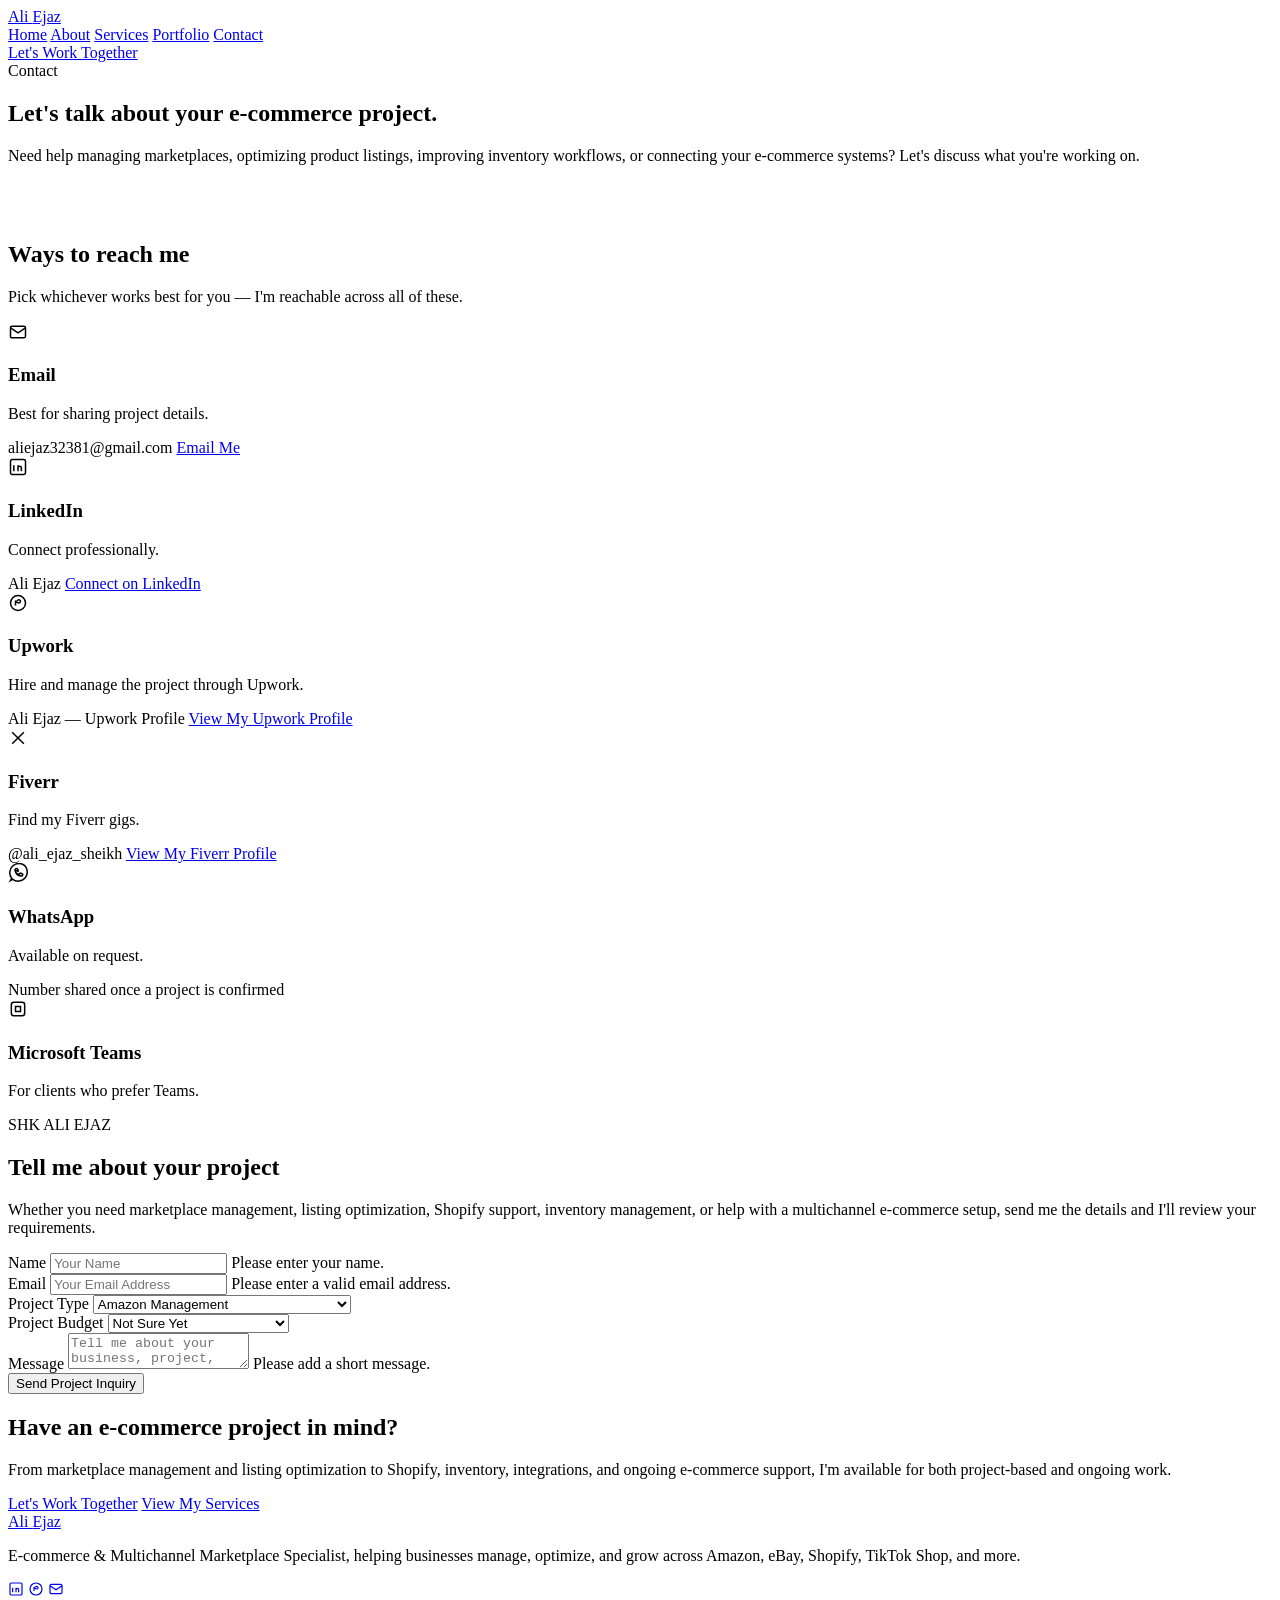
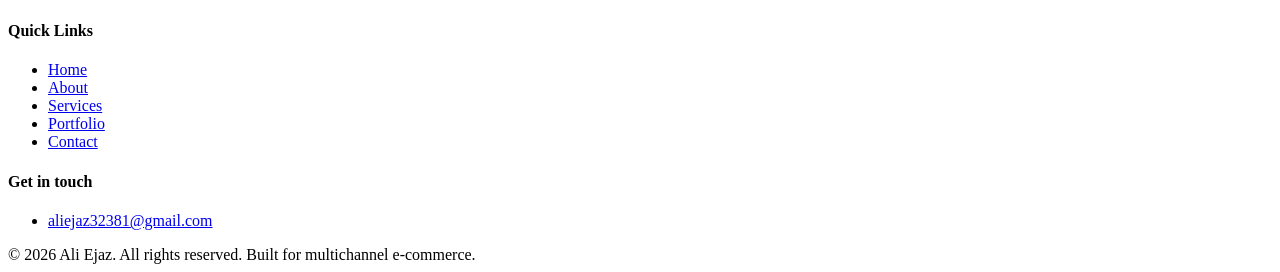
==== contact.html @ 10acef23 "Add files via upload" ====
<!DOCTYPE html>
<html lang="en">
<head>
<meta charset="UTF-8">
<meta name="viewport" content="width=device-width, initial-scale=1">
<title>Contact — Ali Ejaz</title>
<meta name="description" content="Get in touch with Ali Ejaz about Amazon, eBay, Shopify, marketplace management, inventory, and e-commerce integrations.">
<link rel="stylesheet" href="css/style.css">
<link rel="stylesheet" href="css/contact.css">
</head>
<body>

<div class="bg-glow"><span class="g1"></span><span class="g2"></span><span class="g3"></span></div>

<header class="nav">
  <div class="wrap">
    <a href="index.html" class="brand">Ali <span>Ejaz</span></a>
    <nav class="nav-links">
      <a href="index.html">Home</a>
      <a href="about.html">About</a>
      <a href="services.html">Services</a>
      <a href="portfolio.html">Portfolio</a>
      <a href="contact.html" class="active">Contact</a>
    </nav>
    <a href="https://www.upwork.com/freelancers/~01ef8930bdfa332eaa?referrer_url_path=%2Fnx%2Fsearch%2Ftalent%2Fdetails%2F~01ef8930bdfa332eaa%2Fprofile" class="nav-cta" target="_blank" rel="noopener">Let's Work Together</a>
  </div>
</header>

<main>

  <!-- ===================== HERO ===================== -->
  <section class="contact-hero">
    <div class="wrap">
      <div class="eyebrow reveal">Contact</div>
      <h1 class="reveal">Let's talk about your e-commerce project.</h1>
      <p class="reveal">Need help managing marketplaces, optimizing product listings, improving inventory workflows, or connecting your e-commerce systems? Let's discuss what you're working on.</p>
    </div>
  </section>

  <!-- ===================== CONTACT METHODS ===================== -->
  <section style="padding-top:40px;">
    <div class="wrap">
      <div class="section-head reveal">
        <h2>Ways to reach me</h2>
        <p>Pick whichever works best for you — I'm reachable across all of these.</p>
      </div>
      <div class="methods-grid reveal-stagger">

        <div class="method-card">
          <div class="method-icon"><svg width="20" height="20" viewBox="0 0 24 24" fill="none" stroke="currentColor" stroke-width="1.8"><rect x="3" y="5" width="18" height="14" rx="2"/><path d="M3 7l9 6 9-6"/></svg></div>
          <h3>Email</h3>
          <p class="method-sub">Best for sharing project details.</p>
          <span class="method-handle">aliejaz32381@gmail.com</span>
          <a class="btn btn-secondary" href="mailto:aliejaz32381@gmail.com">Email Me</a>
        </div>

        <div class="method-card">
          <div class="method-icon"><svg width="20" height="20" viewBox="0 0 24 24" fill="none" stroke="currentColor" stroke-width="1.8"><rect x="3" y="3" width="18" height="18" rx="2"/><path d="M7 10v7M7 7v.01M12 17v-4a2 2 0 012-2v0a2 2 0 012 2v4M12 17v-7"/></svg></div>
          <h3>LinkedIn</h3>
          <p class="method-sub">Connect professionally.</p>
          <span class="method-handle">Ali Ejaz</span>
          <a class="btn btn-secondary" href="https://www.linkedin.com/in/ali-ejaz-67152a319/" target="_blank" rel="noopener">Connect on LinkedIn</a>
        </div>

        <div class="method-card">
          <div class="method-icon"><svg width="20" height="20" viewBox="0 0 24 24" fill="none" stroke="currentColor" stroke-width="1.8"><circle cx="12" cy="12" r="9"/><path d="M9 15V9M9 9c1 2 2.5 3 4 3s2-1 2-2-1-2-2-2-1.5.5-2 1.5"/></svg></div>
          <h3>Upwork</h3>
          <p class="method-sub">Hire and manage the project through Upwork.</p>
          <span class="method-handle">Ali Ejaz — Upwork Profile</span>
          <a class="btn btn-secondary" href="https://www.upwork.com/freelancers/~01ef8930bdfa332eaa?referrer_url_path=%2Fnx%2Fsearch%2Ftalent%2Fdetails%2F~01ef8930bdfa332eaa%2Fprofile" target="_blank" rel="noopener">View My Upwork Profile</a>
        </div>

        <div class="method-card">
          <div class="method-icon"><svg width="20" height="20" viewBox="0 0 24 24" fill="none" stroke="currentColor" stroke-width="1.8"><path d="M5 5l14 14M5 19L19 5"/></svg></div>
          <h3>Fiverr</h3>
          <p class="method-sub">Find my Fiverr gigs.</p>
          <span class="method-handle">@ali_ejaz_sheikh</span>
          <a class="btn btn-secondary" href="#" data-fiverr-placeholder>View My Fiverr Profile</a>
        </div>

        <div class="method-card">
          <div class="method-icon"><svg width="20" height="20" viewBox="0 0 24 24" fill="none" stroke="currentColor" stroke-width="1.8"><path d="M20.5 3.5a11 11 0 00-16 15L3 21l2.6-1.4a11 11 0 0014.9-16z"/><path d="M8.5 8.5c.3 2.5 2.5 4.7 5 5l1-1.2c.3-.3.7-.4 1-.2l1.8 1c.3.2.5.6.4 1-.2 1-1.1 1.7-2.1 1.6-3.6-.4-6.5-3.3-6.9-6.9-.1-1 .6-1.9 1.6-2.1.4-.1.8.1 1 .4l1 1.8c.2.3.1.7-.2 1z"/></svg></div>
          <h3>WhatsApp</h3>
          <p class="method-sub">Available on request.</p>
          <span class="method-handle">Number shared once a project is confirmed</span>
        </div>

        <div class="method-card">
          <div class="method-icon"><svg width="20" height="20" viewBox="0 0 24 24" fill="none" stroke="currentColor" stroke-width="1.8"><rect x="4" y="4" width="16" height="16" rx="3"/><path d="M9 9h6v6H9z"/></svg></div>
          <h3>Microsoft Teams</h3>
          <p class="method-sub">For clients who prefer Teams.</p>
          <span class="method-handle">SHK ALI EJAZ</span>
        </div>

      </div>
    </div>
  </section>

  <!-- ===================== PROJECT INQUIRY FORM ===================== -->
  <section class="form-section">
    <div class="wrap">

      <div class="form-intro reveal">
        <h2>Tell me about your project</h2>
        <p>Whether you need marketplace management, listing optimization, Shopify support, inventory management, or help with a multichannel e-commerce setup, send me the details and I'll review your requirements.</p>
      </div>

      <form class="contact-form reveal" id="project-form" novalidate>

        <div class="form-row">
          <label for="field-name">Name</label>
          <input type="text" id="field-name" name="name" placeholder="Your Name" required>
          <span class="field-error">Please enter your name.</span>
        </div>

        <div class="form-row">
          <label for="field-email">Email</label>
          <input type="email" id="field-email" name="email" placeholder="Your Email Address" required>
          <span class="field-error">Please enter a valid email address.</span>
        </div>

        <div class="form-row">
          <label for="field-type">Project Type</label>
          <select id="field-type" name="project_type">
            <option>Amazon Management</option>
            <option>eBay Management</option>
            <option>Shopify Management</option>
            <option>Product Listing Optimization</option>
            <option>Multichannel Marketplace Management</option>
            <option>Inventory Management</option>
            <option>Marketplace Integration</option>
            <option>Sellercloud / Inventory Platform Support</option>
            <option>TikTok Shop Management</option>
            <option>Google Merchant Management</option>
            <option>E-commerce Customer Service</option>
            <option>Canva / E-commerce Creative Support</option>
            <option>Other</option>
          </select>
        </div>

        <div class="form-row">
          <label for="field-budget">Project Budget</label>
          <select id="field-budget" name="budget">
            <option>Not Sure Yet</option>
            <option>Under $500</option>
            <option>$500 – $1,000</option>
            <option>$1,000 – $2,500</option>
            <option>$2,500+</option>
            <option>Ongoing / Monthly Support</option>
          </select>
        </div>

        <div class="form-row">
          <label for="field-message">Message</label>
          <textarea id="field-message" name="message" placeholder="Tell me about your business, project, current challenges, and what you need help with..." required></textarea>
          <span class="field-error">Please add a short message.</span>
        </div>

        <button type="submit" class="btn btn-primary form-submit">Send Project Inquiry</button>

        <div class="form-status" role="status" aria-live="polite"></div>
      </form>

    </div>
  </section>

  <!-- ===================== CLOSING CTA ===================== -->
  <section id="contact-cta">
    <div class="wrap">
      <div class="closing-cta reveal">
        <h2>Have an e-commerce project in mind?</h2>
        <p>From marketplace management and listing optimization to Shopify, inventory, integrations, and ongoing e-commerce support, I'm available for both project-based and ongoing work.</p>
        <div class="closing-actions">
          <a href="https://www.upwork.com/freelancers/~01ef8930bdfa332eaa?referrer_url_path=%2Fnx%2Fsearch%2Ftalent%2Fdetails%2F~01ef8930bdfa332eaa%2Fprofile" class="btn btn-primary" target="_blank" rel="noopener">Let's Work Together</a>
          <a href="services.html" class="btn btn-secondary">View My Services</a>
        </div>
      </div>
    </div>
  </section>

</main>

<footer class="site-footer">
  <div class="wrap">
    <div class="footer-grid">
      <div>
        <a href="index.html" class="brand">Ali <span>Ejaz</span></a>
        <p class="footer-desc">E-commerce & Multichannel Marketplace Specialist, helping businesses manage, optimize, and grow across Amazon, eBay, Shopify, TikTok Shop, and more.</p>
        <div class="social-row">
          <a href="https://www.linkedin.com/in/ali-ejaz-67152a319/" target="_blank" rel="noopener" aria-label="LinkedIn"><svg width="16" height="16" viewBox="0 0 24 24" fill="none" stroke="currentColor" stroke-width="1.8"><rect x="3" y="3" width="18" height="18" rx="2"/><path d="M7 10v7M7 7v.01M12 17v-4a2 2 0 012-2v0a2 2 0 012 2v4M12 17v-7"/></svg></a>
          <a href="https://www.upwork.com/freelancers/~01ef8930bdfa332eaa?referrer_url_path=%2Fnx%2Fsearch%2Ftalent%2Fdetails%2F~01ef8930bdfa332eaa%2Fprofile" target="_blank" rel="noopener" aria-label="Upwork"><svg width="16" height="16" viewBox="0 0 24 24" fill="none" stroke="currentColor" stroke-width="1.8"><circle cx="12" cy="12" r="9"/><path d="M9 15V9M9 9c1 2 2.5 3 4 3s2-1 2-2-1-2-2-2-1.5.5-2 1.5"/></svg></a>
          <a href="mailto:aliejaz32381@gmail.com" aria-label="Email"><svg width="16" height="16" viewBox="0 0 24 24" fill="none" stroke="currentColor" stroke-width="1.8"><rect x="3" y="5" width="18" height="14" rx="2"/><path d="M3 7l9 6 9-6"/></svg></a>
        </div>
      </div>
      <div class="footer-col">
        <h4>Quick Links</h4>
        <ul>
          <li><a href="index.html">Home</a></li>
          <li><a href="about.html">About</a></li>
          <li><a href="services.html">Services</a></li>
          <li><a href="portfolio.html">Portfolio</a></li>
          <li><a href="contact.html">Contact</a></li>
        </ul>
      </div>
      <div class="footer-col">
        <h4>Get in touch</h4>
        <ul>
          <li><a href="mailto:aliejaz32381@gmail.com">aliejaz32381@gmail.com</a></li>
        </ul>
      </div>
    </div>
    <div class="footer-bottom">
      <span>© 2026 Ali Ejaz. All rights reserved.</span>
      <span>Built for multichannel e-commerce.</span>
    </div>
  </div>
</footer>

<script src="js/main.js"></script>
</body>
</html>
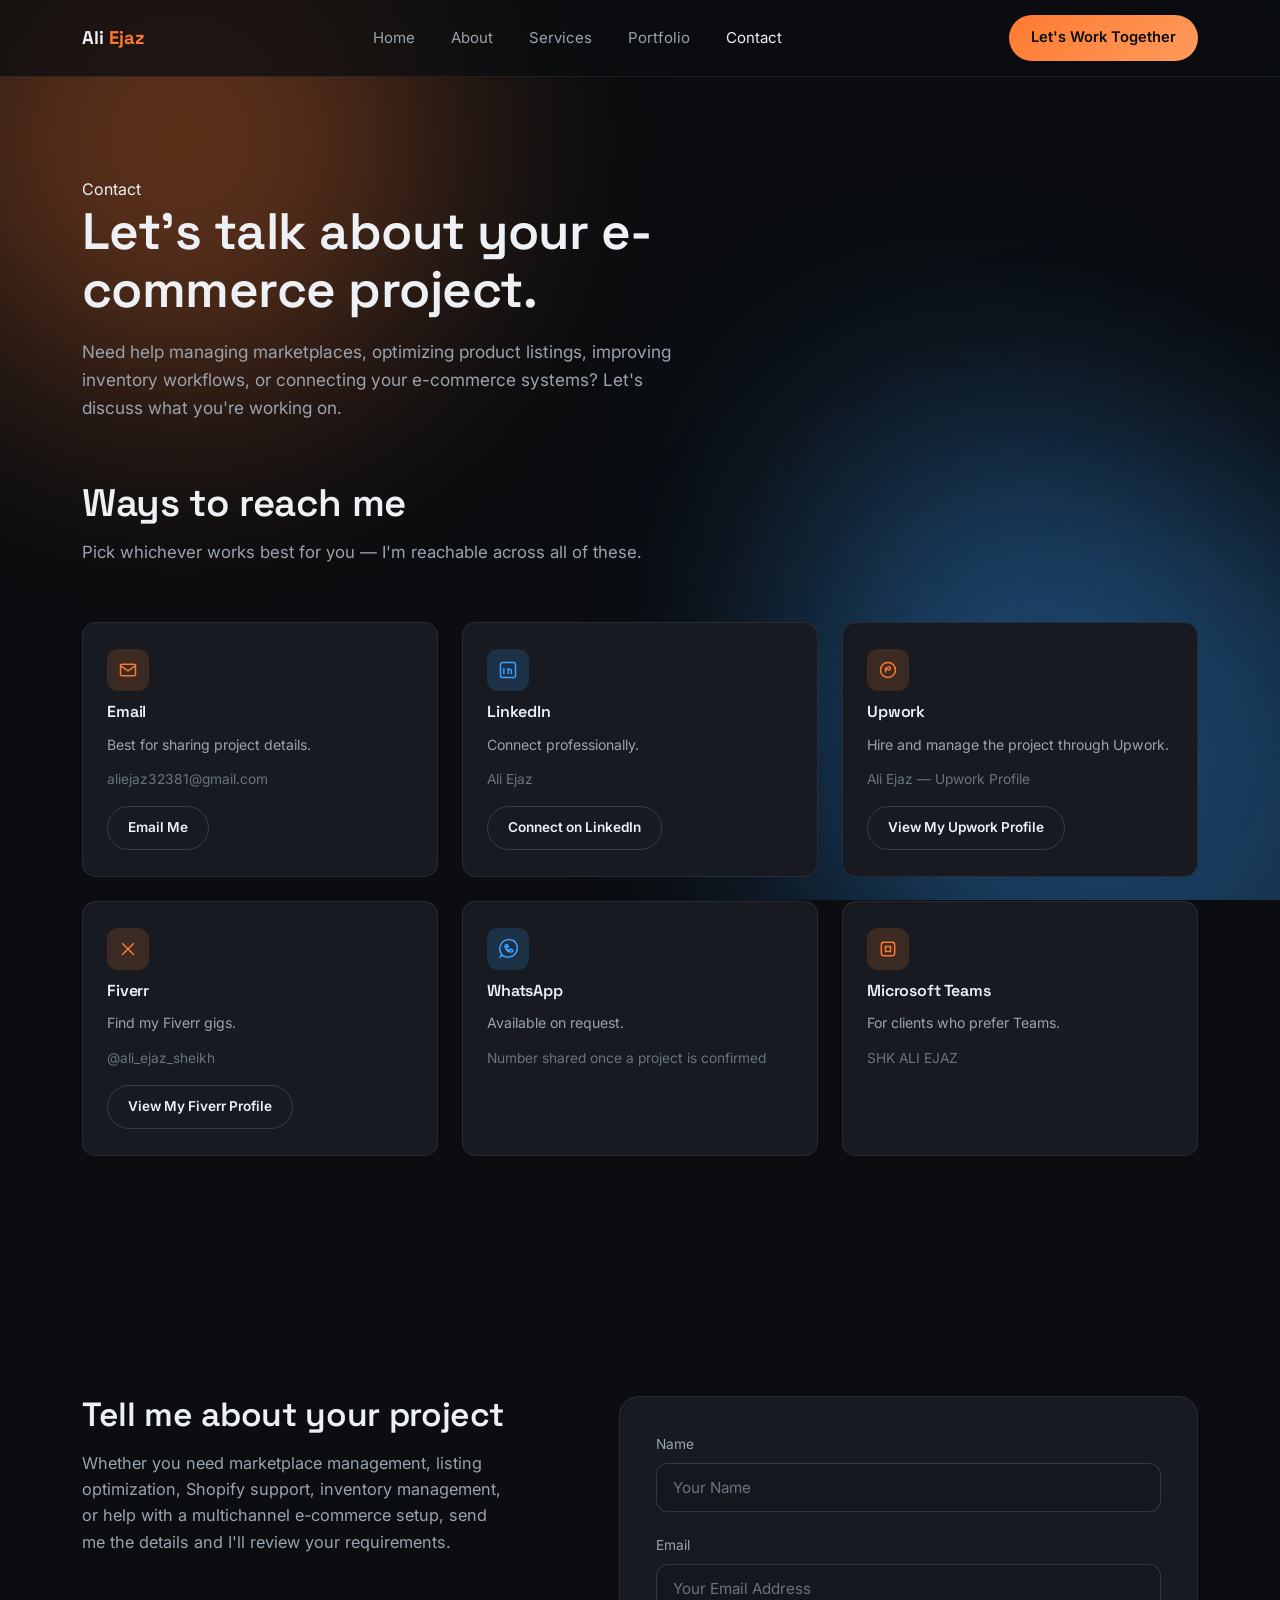
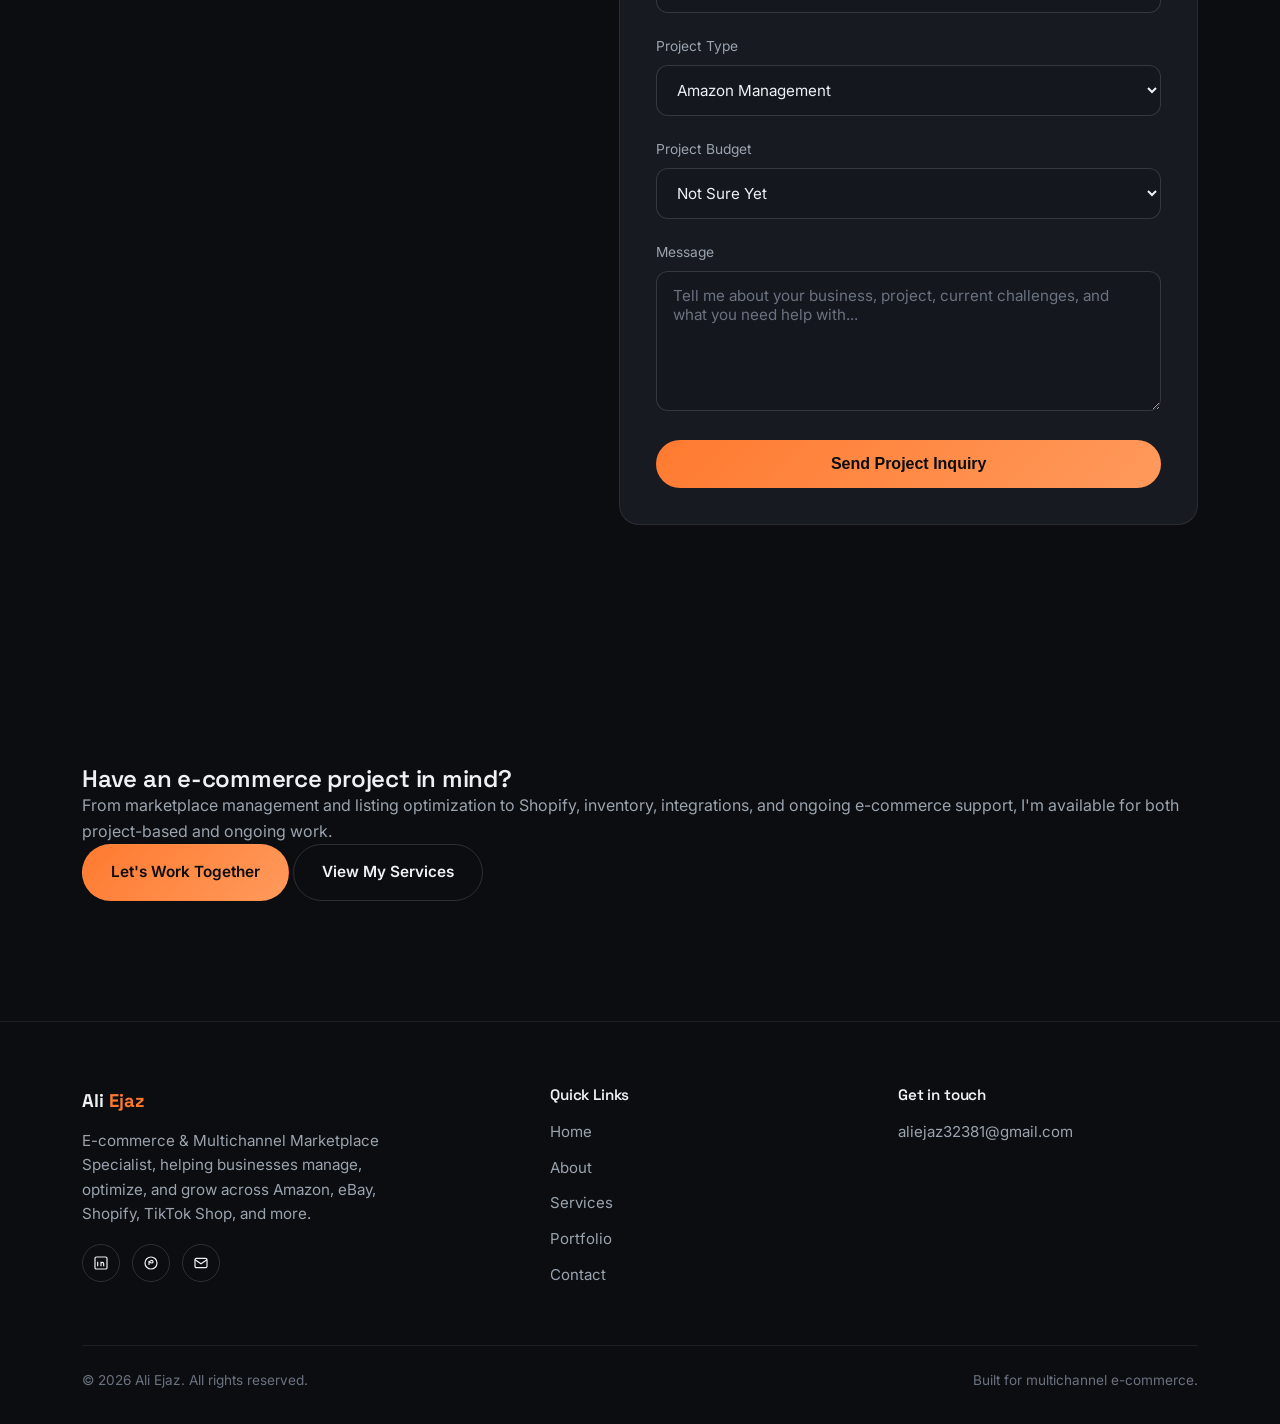
==== commit b34eb1fc: "Update contact.html" ====
--- a/contact.html
+++ b/contact.html
@@ -105,7 +105,10 @@
         <p>Whether you need marketplace management, listing optimization, Shopify support, inventory management, or help with a multichannel e-commerce setup, send me the details and I'll review your requirements.</p>
       </div>
 
-      <form class="contact-form reveal" id="project-form" novalidate>
+      <form class="contact-form reveal" id="project-form"
+      action="https://formspree.io/f/xeaopdbj"
+      method="POST"
+      novalidate>
 
         <div class="form-row">
           <label for="field-name">Name</label>
--- a/css/style.css
+++ b/css/style.css
@@ -0,0 +1,254 @@
+/* =========================================================
+   Ali Ejaz — E-commerce & Multichannel Marketplace Specialist
+   Site-wide design system. Reused by every page of the site.
+   ========================================================= */
+
+@import url('https://fonts.googleapis.com/css2?family=Space+Grotesk:wght@500;600;700&family=Inter:wght@400;500;600&display=swap');
+
+:root{
+  /* --- color tokens --- */
+  --bg:            #0b0d10;
+  --bg-elevated:   #14171d;
+  --bg-card:       #171b21;
+  --line:          rgba(255,255,255,.08);
+  --line-strong:   rgba(255,255,255,.14);
+  --text:          #edf0f4;
+  --text-dim:      #9aa3ae;
+  --text-faint:    #6b7280;
+  --orange:        #ff7a30;
+  --orange-soft:   rgba(255,122,48,.16);
+  --blue:          #3aa0ff;
+  --blue-soft:     rgba(58,160,255,.16);
+
+  /* --- type --- */
+  --font-head: 'Space Grotesk', sans-serif;
+  --font-body: 'Inter', sans-serif;
+
+  /* --- layout --- */
+  --maxw: 1180px;
+  --gap: 24px;
+  --radius: 14px;
+}
+
+*{ box-sizing:border-box; }
+html{ scroll-behavior:smooth; }
+body{
+  margin:0;
+  background:var(--bg);
+  color:var(--text);
+  font-family:var(--font-body);
+  font-size:16px;
+  line-height:1.6;
+  -webkit-font-smoothing:antialiased;
+  overflow-x:hidden;
+}
+
+h1,h2,h3,h4{
+  font-family:var(--font-head);
+  font-weight:600;
+  line-height:1.15;
+  margin:0;
+  letter-spacing:-.01em;
+}
+
+p{ margin:0; color:var(--text-dim); }
+a{ color:inherit; text-decoration:none; }
+img{ max-width:100%; display:block; }
+ul{ list-style:none; margin:0; padding:0; }
+
+.wrap{
+  max-width:var(--maxw);
+  margin:0 auto;
+  padding:0 32px;
+}
+
+section{ position:relative; padding:120px 0; }
+
+/* --- ambient background: slow drifting glow, no lines/scans --- */
+.bg-glow{
+  position:fixed;
+  inset:0;
+  z-index:0;
+  pointer-events:none;
+  overflow:hidden;
+}
+.bg-glow span{
+  position:absolute;
+  border-radius:50%;
+  filter:blur(120px);
+  opacity:.35;
+  will-change:transform;
+}
+.bg-glow .g1{
+  width:520px; height:520px;
+  background:var(--orange);
+  top:-120px; left:-80px;
+  animation:driftA 26s ease-in-out infinite;
+}
+.bg-glow .g2{
+  width:620px; height:620px;
+  background:var(--blue);
+  bottom:-200px; right:-140px;
+  animation:driftB 32s ease-in-out infinite;
+}
+.bg-glow .g3{
+  width:380px; height:380px;
+  background:var(--blue);
+  top:40%; left:60%;
+  opacity:.18;
+  animation:driftC 38s ease-in-out infinite;
+}
+@keyframes driftA{
+  0%,100%{ transform:translate(0,0) scale(1); }
+  50%{ transform:translate(60px,80px) scale(1.12); }
+}
+@keyframes driftB{
+  0%,100%{ transform:translate(0,0) scale(1); }
+  50%{ transform:translate(-70px,-50px) scale(1.08); }
+}
+@keyframes driftC{
+  0%,100%{ transform:translate(0,0) scale(1); opacity:.18; }
+  50%{ transform:translate(-40px,40px) scale(1.2); opacity:.28; }
+}
+
+main, header, footer{ position:relative; z-index:1; }
+
+/* --- nav --- */
+.nav{
+  position:sticky; top:0; z-index:40;
+  backdrop-filter:blur(14px);
+  background:rgba(11,13,16,.72);
+  border-bottom:1px solid var(--line);
+}
+.nav .wrap{
+  display:flex; align-items:center; justify-content:space-between;
+  height:76px;
+}
+.brand{
+  font-family:var(--font-head);
+  font-weight:700;
+  font-size:1.15rem;
+}
+.brand span{ color:var(--orange); }
+.nav-links{ display:flex; gap:36px; }
+.nav-links a{
+  font-size:.94rem;
+  color:var(--text-dim);
+  transition:color .25s ease;
+}
+.nav-links a:hover, .nav-links a.active{ color:var(--text); }
+.nav-cta{
+  padding:11px 22px;
+  border-radius:999px;
+  background:linear-gradient(135deg,var(--orange),#ff9a5c);
+  color:#0b0d10;
+  font-weight:600;
+  font-size:.92rem;
+}
+.nav-toggle{ display:none; }
+
+/* --- buttons --- */
+.btn{
+  display:inline-flex; align-items:center; gap:10px;
+  padding:15px 28px;
+  border-radius:999px;
+  font-weight:600;
+  font-size:.96rem;
+  cursor:pointer;
+  border:1px solid transparent;
+  transition:transform .25s ease, box-shadow .25s ease, border-color .25s ease, background .25s ease;
+}
+.btn-primary{
+  background:linear-gradient(135deg,var(--orange),#ff9a5c);
+  color:#0b0d10;
+}
+.btn-primary:hover{
+  transform:translateY(-2px);
+  box-shadow:0 10px 30px -8px rgba(255,122,48,.55);
+}
+.btn-secondary{
+  background:transparent;
+  border-color:var(--line-strong);
+  color:var(--text);
+}
+.btn-secondary:hover{
+  border-color:var(--blue);
+  color:var(--blue);
+  transform:translateY(-2px);
+}
+
+/* --- reveal-on-scroll --- */
+.reveal{
+  opacity:0;
+  transform:translateY(28px);
+  transition:opacity .8s cubic-bezier(.22,.61,.36,1), transform .8s cubic-bezier(.22,.61,.36,1);
+}
+.reveal.in{ opacity:1; transform:none; }
+.reveal-stagger.in > *{ opacity:1; transform:none; }
+.reveal-stagger > *{
+  opacity:0; transform:translateY(20px);
+  transition:opacity .7s ease, transform .7s ease;
+}
+.reveal-stagger > *:nth-child(1){ transition-delay:.05s; }
+.reveal-stagger > *:nth-child(2){ transition-delay:.15s; }
+.reveal-stagger > *:nth-child(3){ transition-delay:.25s; }
+.reveal-stagger > *:nth-child(4){ transition-delay:.35s; }
+.reveal-stagger > *:nth-child(5){ transition-delay:.45s; }
+.reveal-stagger > *:nth-child(6){ transition-delay:.55s; }
+.reveal-stagger > *:nth-child(7){ transition-delay:.65s; }
+.reveal-stagger > *:nth-child(8){ transition-delay:.75s; }
+
+@media (prefers-reduced-motion: reduce){
+  .reveal, .reveal-stagger > *{ opacity:1 !important; transform:none !important; transition:none !important; }
+  .bg-glow span{ animation:none !important; }
+  .marquee-track{ animation:none !important; }
+}
+
+/* --- section heading --- */
+.section-head{ max-width:640px; margin-bottom:56px; }
+.section-head h2{ font-size:clamp(1.7rem,3vw,2.4rem); }
+.section-head p{ margin-top:14px; font-size:1.05rem; }
+
+/* --- footer --- */
+.site-footer{
+  border-top:1px solid var(--line);
+  padding:64px 0 32px;
+}
+.footer-grid{
+  display:grid;
+  grid-template-columns:1.4fr 1fr 1fr;
+  gap:48px;
+}
+.footer-desc{ margin-top:14px; max-width:320px; font-size:.95rem; }
+.footer-col h4{ font-size:.95rem; margin-bottom:16px; color:var(--text); }
+.footer-col ul li{ margin-bottom:10px; }
+.footer-col a{ color:var(--text-dim); font-size:.94rem; transition:color .2s ease; }
+.footer-col a:hover{ color:var(--orange); }
+.social-row{ display:flex; gap:12px; margin-top:18px; }
+.social-row a{
+  width:38px; height:38px; border-radius:50%;
+  display:flex; align-items:center; justify-content:center;
+  border:1px solid var(--line-strong);
+  transition:border-color .2s ease, color .2s ease;
+}
+.social-row a:hover{ border-color:var(--blue); color:var(--blue); }
+.footer-bottom{
+  margin-top:48px; padding-top:24px;
+  border-top:1px solid var(--line);
+  font-size:.85rem; color:var(--text-faint);
+  display:flex; justify-content:space-between;
+}
+
+@media (max-width:860px){
+  .nav-links, .nav-cta{ display:none; }
+  .footer-grid{ grid-template-columns:1fr; }
+  section{ padding:80px 0; }
+}
+
+/* --- shared small chip used on services & portfolio cards --- */
+.tool-chip{
+  font-size:.76rem; color:var(--text-faint);
+  border:1px solid var(--line-strong);
+  padding:3px 10px; border-radius:999px;
+  display:inline-block;
+}
--- a/css/contact.css
+++ b/css/contact.css
@@ -0,0 +1,108 @@
+/* ============== CONTACT PAGE ============== */
+
+.contact-hero{ padding:100px 0 20px; }
+.contact-hero h1{ font-size:clamp(2.2rem,4.2vw,3.2rem); max-width:680px; }
+.contact-hero p{ margin-top:18px; font-size:1.08rem; max-width:600px; }
+
+/* --- contact method cards --- */
+.methods-grid{
+  display:grid; grid-template-columns:repeat(3,1fr); gap:var(--gap);
+}
+.method-card{
+  display:flex; flex-direction:column; gap:12px;
+  background:var(--bg-card);
+  border:1px solid var(--line);
+  border-radius:var(--radius);
+  padding:26px 24px;
+  transition:transform .3s ease, border-color .3s ease, box-shadow .3s ease;
+}
+.method-card:hover{
+  transform:translateY(-6px);
+  border-color:var(--line-strong);
+  box-shadow:0 20px 40px -22px rgba(58,160,255,.4);
+}
+.method-icon{
+  width:42px; height:42px; border-radius:11px;
+  display:flex; align-items:center; justify-content:center;
+  background:var(--orange-soft); color:var(--orange);
+}
+.method-card:nth-child(3n+2) .method-icon{ background:var(--blue-soft); color:var(--blue); }
+.method-card h3{ font-size:1rem; }
+.method-card .method-sub{ font-size:.88rem; color:var(--text-dim); }
+.method-card .method-handle{ font-size:.86rem; color:var(--text-faint); }
+.method-card .btn{ margin-top:4px; align-self:flex-start; padding:10px 20px; font-size:.85rem; }
+
+/* --- form section --- */
+.form-section .wrap{
+  display:grid; grid-template-columns:.9fr 1.1fr; gap:64px; align-items:start;
+}
+.form-intro h2{ font-size:clamp(1.6rem,3vw,2.1rem); }
+.form-intro p{ margin-top:16px; font-size:1.02rem; max-width:420px; }
+
+.contact-form{
+  background:var(--bg-card);
+  border:1px solid var(--line);
+  border-radius:20px;
+  padding:36px;
+}
+.form-row{ margin-bottom:22px; }
+.form-row label{
+  display:block; font-size:.86rem; color:var(--text-dim); margin-bottom:8px;
+}
+.form-row input,
+.form-row select,
+.form-row textarea{
+  width:100%;
+  background:var(--bg-elevated);
+  border:1px solid var(--line-strong);
+  border-radius:12px;
+  padding:14px 16px;
+  color:var(--text);
+  font-family:var(--font-body);
+  font-size:.95rem;
+  transition:border-color .25s ease, box-shadow .25s ease;
+}
+.form-row input::placeholder,
+.form-row textarea::placeholder{ color:var(--text-faint); }
+.form-row input:focus,
+.form-row select:focus,
+.form-row textarea:focus{
+  outline:none;
+  border-color:var(--blue);
+  box-shadow:0 0 0 4px var(--blue-soft);
+}
+.form-row textarea{ resize:vertical; min-height:140px; }
+.form-row select{ cursor:pointer; }
+.field-error{
+  display:none;
+  font-size:.8rem; color:var(--orange); margin-top:6px;
+}
+.form-row.invalid input,
+.form-row.invalid select,
+.form-row.invalid textarea{ border-color:var(--orange); }
+.form-row.invalid .field-error{ display:block; }
+
+.form-submit{ width:100%; justify-content:center; border:none; font-size:1rem; }
+.form-submit[disabled]{ opacity:.7; cursor:not-allowed; }
+
+.form-status{
+  margin-top:20px; padding:16px 18px; border-radius:12px;
+  font-size:.92rem; display:none;
+}
+.form-status.success{
+  display:block; color:var(--text);
+  background:var(--blue-soft); border:1px solid var(--blue);
+}
+.form-status.error{
+  display:block; color:var(--text);
+  background:var(--orange-soft); border:1px solid var(--orange);
+}
+
+@media (max-width:980px){
+  .methods-grid{ grid-template-columns:repeat(2,1fr); }
+  .form-section .wrap{ grid-template-columns:1fr; }
+}
+@media (max-width:640px){
+  .methods-grid{ grid-template-columns:1fr; }
+  .contact-form{ padding:26px 22px; }
+}
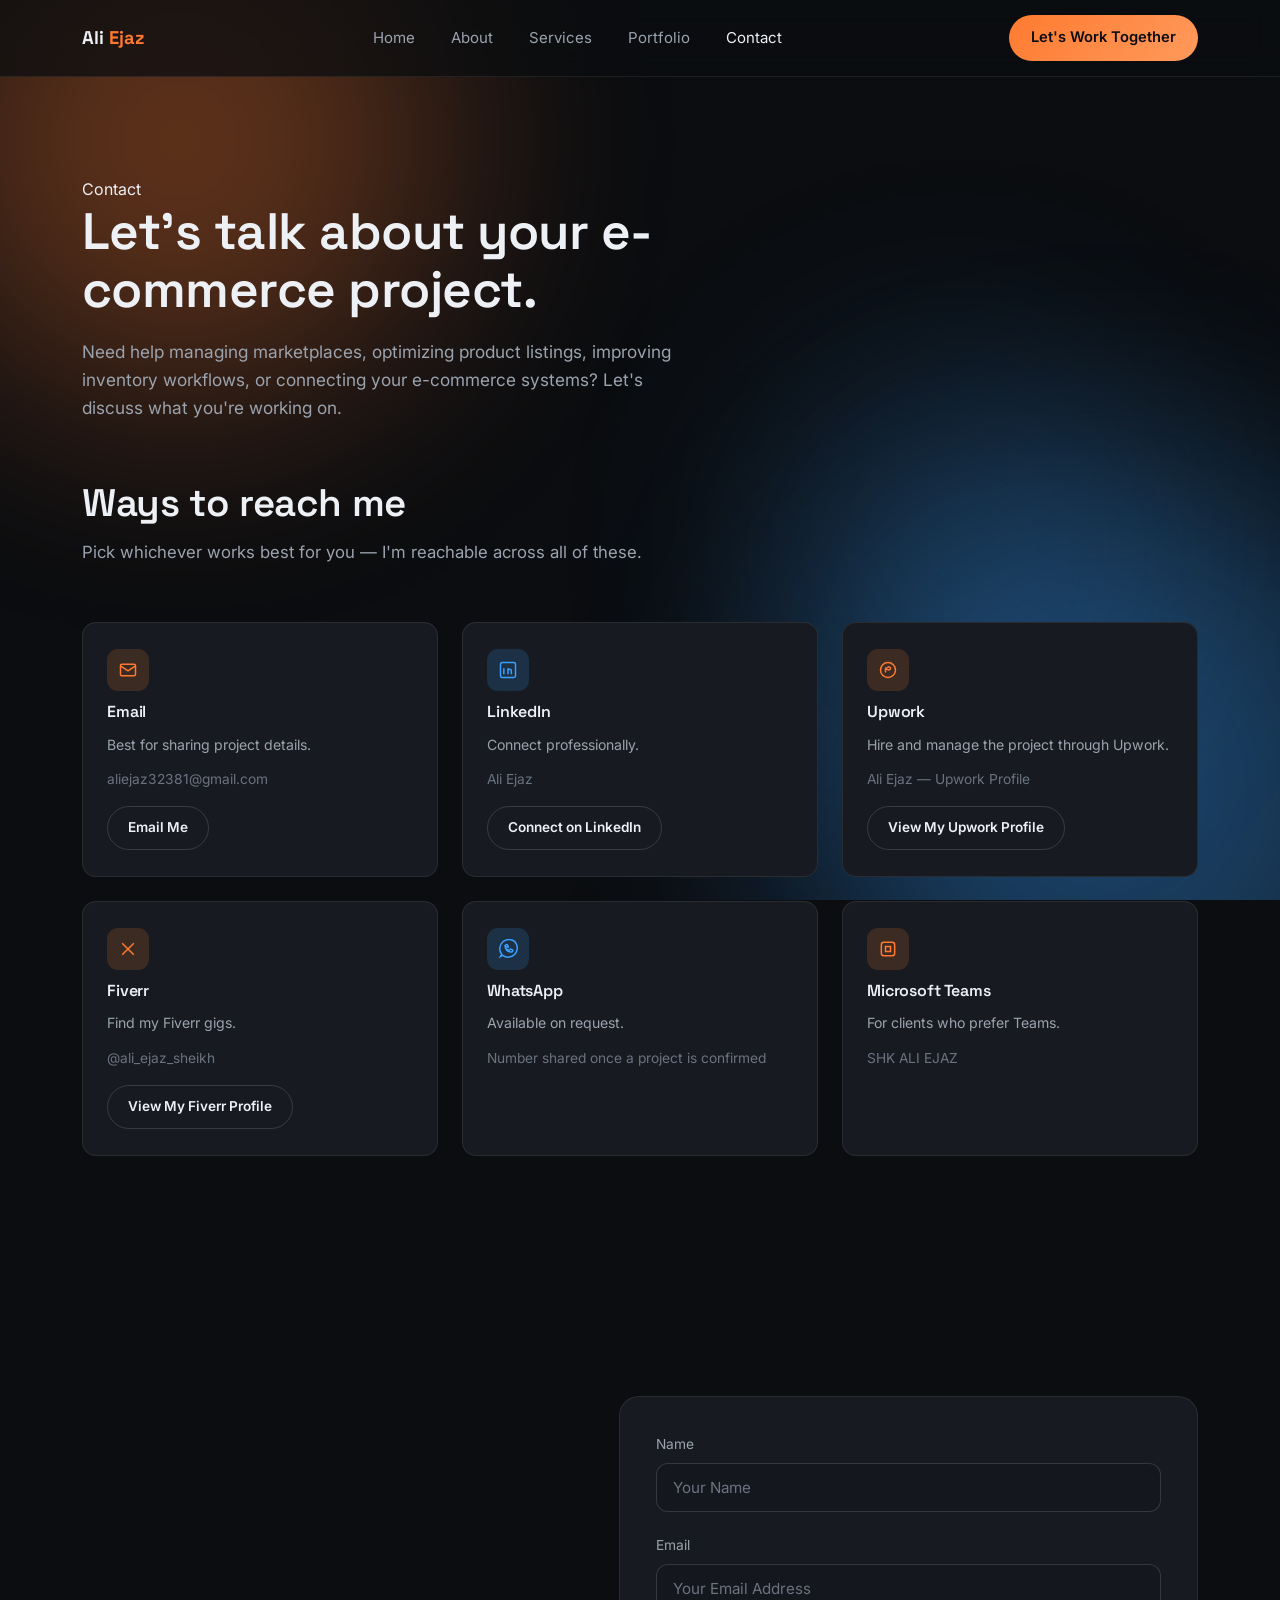
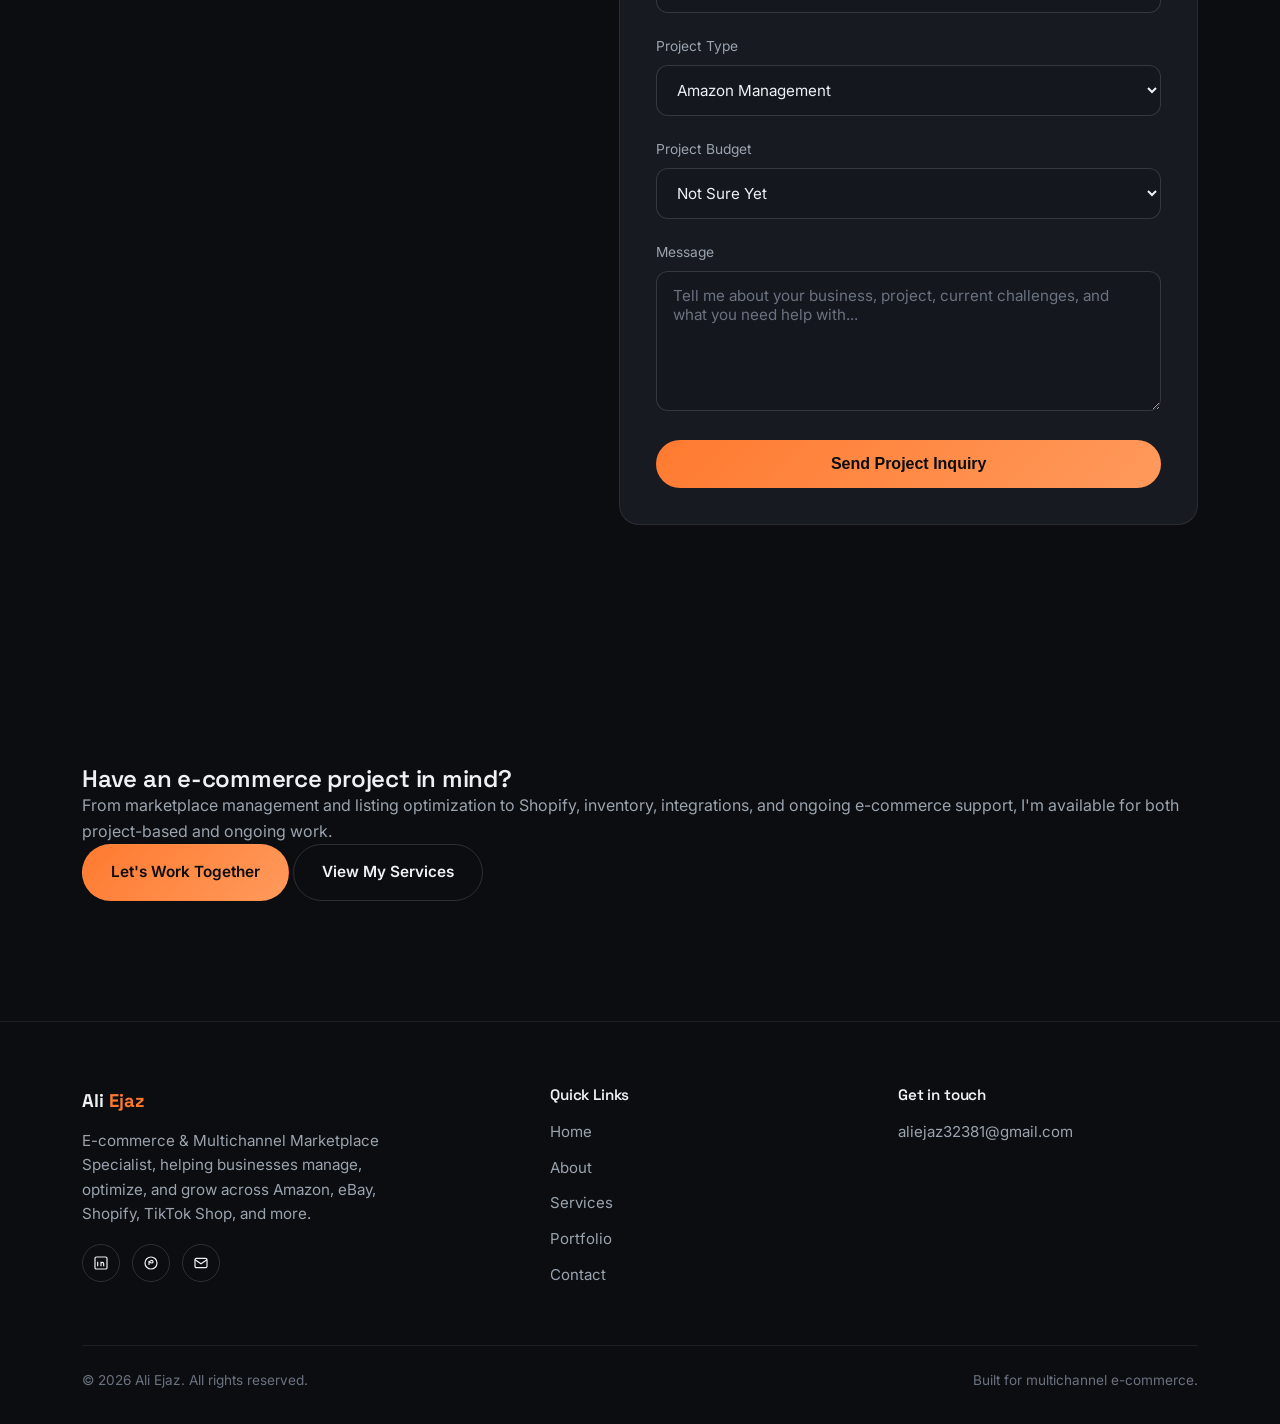
==== commit aed2fd00: "Connect contact form to Formspree" ====
--- a/contact.html
+++ b/contact.html
@@ -107,8 +107,7 @@
 
       <form class="contact-form reveal" id="project-form"
       action="https://formspree.io/f/xeaopdbj"
-      method="POST"
-      novalidate>
+      method="POST">
 
         <div class="form-row">
           <label for="field-name">Name</label>
